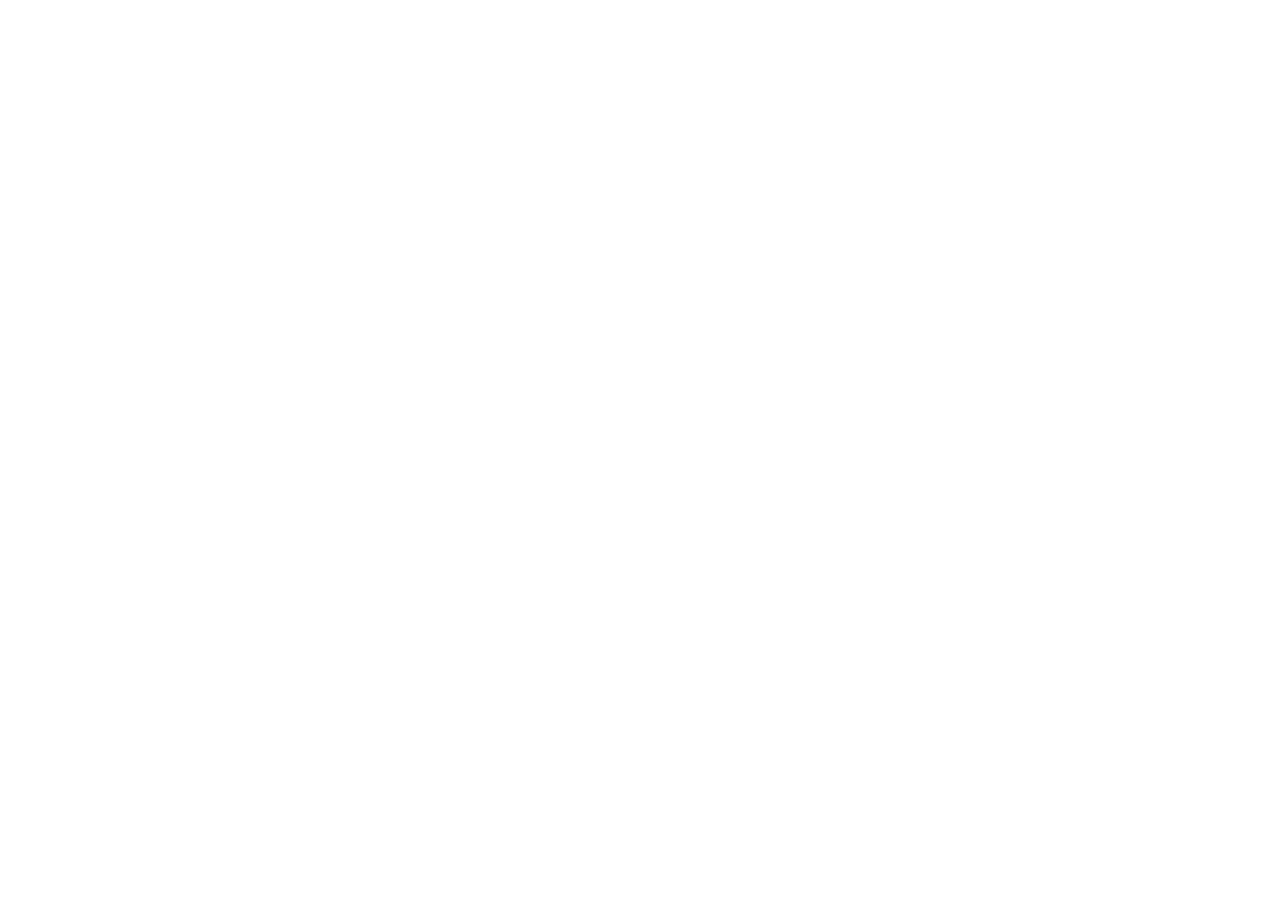
==== page/sign-up/index.html @ 3987c78c "init project and config base" ====
<!DOCTYPE html>
<html lang="en">
<head>
    <meta charset="UTF-8">
    <meta name="viewport" content="width=device-width, initial-scale=1.0">
    <title>Signup</title>
</head>
<body>
    <h1></h1>
</body>
</html>
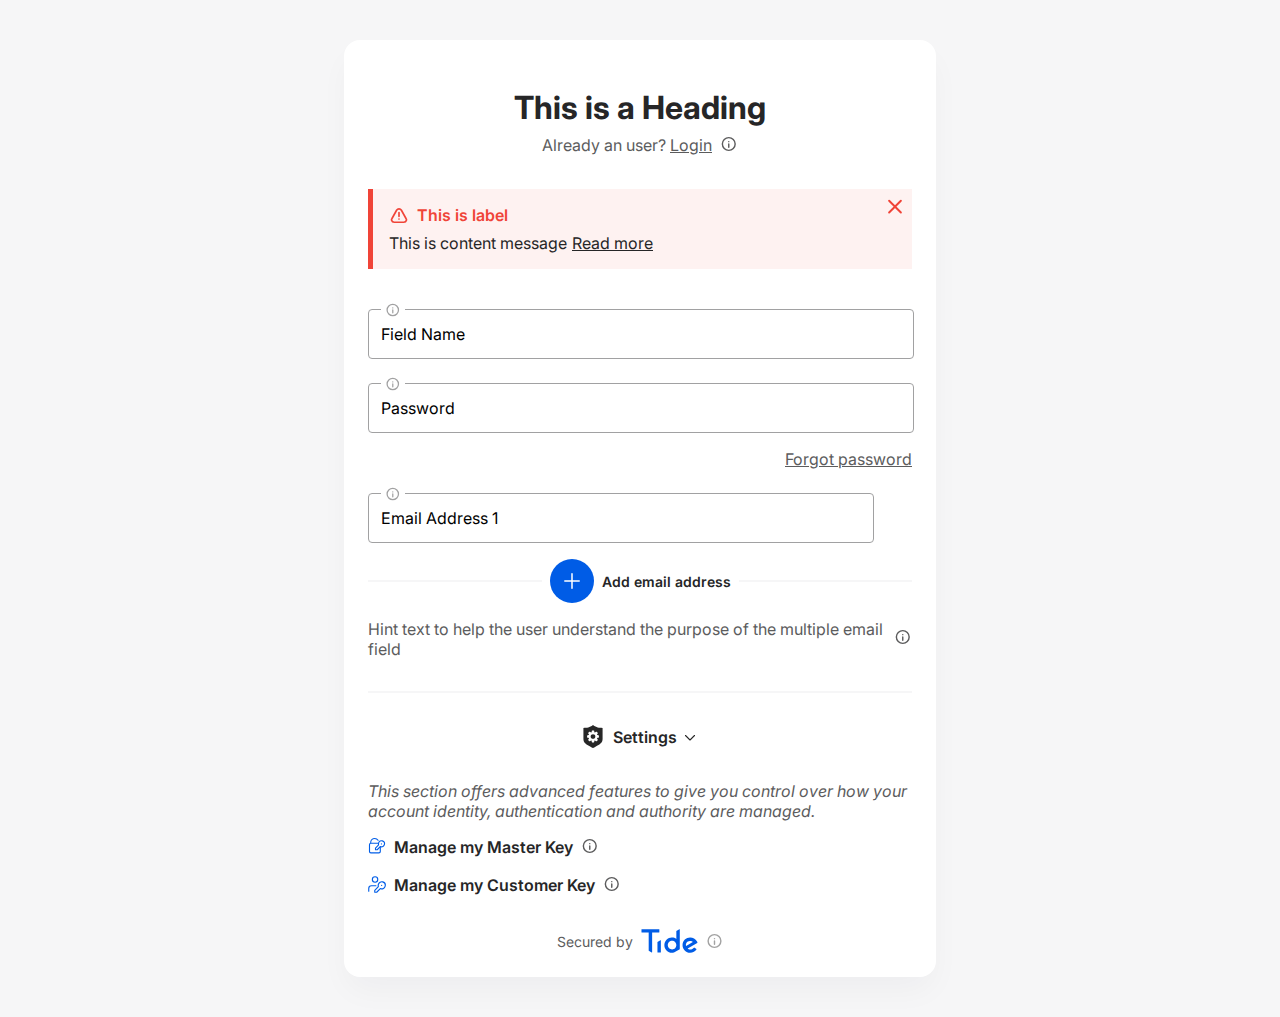
==== commit 2d916900: "update for project" ====
--- a/page/sign-up/index.html
+++ b/page/sign-up/index.html
@@ -1,11 +1,174 @@
 <!DOCTYPE html>
 <html lang="en">
-<head>
-    <meta charset="UTF-8">
-    <meta name="viewport" content="width=device-width, initial-scale=1.0">
+  <head>
+    <meta charset="UTF-8" />
+    <meta name="viewport" content="width=device-width, initial-scale=1.0" />
     <title>Signup</title>
-</head>
-<body>
-    <h1></h1>
-</body>
-</html>+    <script defer src="../../components/alert/index.js"></script>
+    <script defer src="../../components/input/index.js"></script>
+    <script defer src="../../components/sizedbox/index.js"></script>
+    <script defer src="../../components/secure-by/index.js"></script>
+    <script defer src="../../components/tooltip/index.js"></script>
+    <script defer src="add-email-address-field.js"></script>
+    <script src="expand-settings-option.js"></script>
+    <script defer src="router.js"></script>
+    <link rel="stylesheet" href="style.css" />
+  </head>
+  <body>
+    <div class="card">
+      <p class="text-heading-1 display-flex justify-center">
+        This is a Heading
+      </p>
+
+      <sized-box height="8px"></sized-box>
+
+      <div class="display-flex justify-center">
+        <p class="text-l-regular">
+          Already an user?
+          <a
+            href="#"
+            class="text-l-regular"
+            style="margin-right: 8px"
+            id="login-nav"
+            >Login</a
+          >
+        </p>
+        <custom-tooltip text="This is tooltip">
+          <img
+            class="information-img"
+            src="../../assets/icons/information_circle_contained.svg"
+          />
+        </custom-tooltip>
+      </div>
+
+      <sized-box height="32px"></sized-box>
+
+      <custom-alert
+        label="This is label"
+        content-message="This is content message"
+        type="error"
+      ></custom-alert>
+
+      <sized-box height="32px"></sized-box>
+
+      <custom-input id="text" type="text" label="Field Name"></custom-input>
+
+      <sized-box height="16px"></sized-box>
+
+      <custom-input id="text" type="password" label="Password"></custom-input>
+
+      <sized-box height="16px"></sized-box>
+
+      <div class="display-flex justify-end">
+        <a href="#" class="text-l-regular-underline">Forgot password</a>
+      </div>
+
+      <sized-box height="16px"></sized-box>
+
+      <div id="email-container">
+        <div class="display-flex align-center">
+          <div class="email-address-field">
+            <custom-input
+              id="text"
+              type="text"
+              label="Email Address 1"
+            ></custom-input>
+          </div>
+          <div style="width: 34px; height: 34px; margin: 8px 0px 0 8px"></div>
+        </div>
+        <sized-box height="16px"></sized-box>
+      </div>
+
+      <div class="display-flex justify-center align-center">
+        <div class="divider"></div>
+
+        <div
+          class="display-flex justify-center align-center hover-effect"
+          id="add-email-button"
+        >
+          <div class="add-email-button">
+            <div class="child"></div>
+          </div>
+
+          <p class="text-button-s container">Add email address</p>
+        </div>
+
+        <div class="divider"></div>
+      </div>
+
+      <sized-box height="16px"></sized-box>
+
+      <div class="display-flex justify-center align-center">
+        <p class="text-l-regular margin-right-4">
+          Hint text to help the user understand the purpose of the multiple
+          email field
+        </p>
+        <custom-tooltip text="This is tooltip">
+          <img
+            class="information-img"
+            src="../../assets/icons/information_circle_contained.svg"
+          />
+        </custom-tooltip>
+      </div>
+
+      <sized-box height="32px"></sized-box>
+
+      <div class="divider"></div>
+
+      <sized-box height="32px"></sized-box>
+
+      <div>
+        <div class="settings-option-container">
+          <div class="child" id="settings-option">
+            <div class="settings-header-img"></div>
+            <p class="text-l-semi-bold">Settings</p>
+            <div class="arrow-down-img"></div>
+          </div>
+        </div>
+
+        <sized-box height="32px"></sized-box>
+
+        <div id="settings-option-content">
+          <p class="text-l-italic">
+            This section offers advanced features to give you control over how
+            your account identity, authentication and authority are managed.
+          </p>
+
+          <sized-box height="16px"></sized-box>
+
+          <div class="display-flex hover-effect" id="master-key-nav">
+            <div class="manage-master-key-icon"></div>
+            <p class="text-l-semi-bold margin-right-8 margin-left-8">
+              Manage my Master Key
+            </p>
+            <custom-tooltip text="This is tooltip">
+              <img
+                class="information-img"
+                src="../../assets/icons/information_circle_contained.svg"
+              />
+            </custom-tooltip>
+          </div>
+
+          <sized-box height="16px"></sized-box>
+
+          <div class="display-flex hover-effect" id="customer-key-id">
+            <div class="manage-customer-key-icon"></div>
+            <p class="text-l-semi-bold margin-right-8 margin-left-8">
+              Manage my Customer Key
+            </p>
+            <custom-tooltip text="This is tooltip">
+              <img
+                class="information-img"
+                src="../../assets/icons/information_circle_contained.svg"
+              />
+            </custom-tooltip>
+          </div>
+        </div>
+
+        <sized-box height="32px"></sized-box>
+
+        <secure-by></secure-by>
+      </div>
+    </div>
+  </body>
+</html>
--- a/page/sign-up/style.css
+++ b/page/sign-up/style.css
@@ -0,0 +1,182 @@
+@import url("../../main.css");
+
+* {
+  padding: 0;
+  margin: 0;
+  font-family: var(--app-font);
+}
+
+body {
+  height: 100%;
+  display: flex;
+  justify-content: center;
+  align-items: center;
+  margin-top: 40px;
+  margin-bottom: 40px;
+}
+
+.justify-end {
+  justify-content: end;
+}
+
+.information-img,
+.arrow-down-img,
+.arrow-up-img,
+.manage-master-key-icon,
+.manage-customer-key-icon {
+  width: 18px;
+  height: 18px;
+  background-size: contain;
+  background-repeat: no-repeat;
+  filter: brightness(0) saturate(100%) invert(35%) sepia(5%) saturate(55%)
+    hue-rotate(201deg) brightness(97%) contrast(91%);
+}
+
+.information-img,
+.settings-header-img,
+.arrow-down-img,
+.arrow-up-img,
+.manage-master-key-icon,
+.manage-customer-key-icon {
+  background-size: contain;
+  background-repeat: no-repeat;
+}
+
+.settings-header-img {
+  width: 24px;
+  height: 24px;
+  background-image: url("../../assets/icons/security-settings-icon.svg");
+  margin-right: 8px;
+  filter: brightness(0) saturate(100%) invert(17%) sepia(0%) saturate(3390%)
+    hue-rotate(290deg) brightness(97%) contrast(104%);
+}
+
+.arrow-down-img {
+  background-image: url("../../assets/icons/arrow_down.svg");
+  filter: brightness(0) saturate(100%) invert(13%) sepia(0%) saturate(1821%)
+    hue-rotate(30deg) brightness(108%) contrast(96%);
+  margin-left: 4px;
+}
+
+.arrow-up-img {
+  background-image: url("../../assets/icons/arrow_down.svg");
+  filter: brightness(0) saturate(100%) invert(13%) sepia(0%) saturate(1821%)
+    hue-rotate(30deg) brightness(108%) contrast(96%);
+  margin-left: 4px;
+  transform: rotate(180deg);
+}
+
+.manage-master-key-icon {
+  background-image: url("../../assets/icons/manage-master-key-icon.svg");
+  filter: brightness(0) saturate(100%) invert(22%) sepia(99%) saturate(4535%)
+    hue-rotate(211deg) brightness(96%) contrast(101%);
+}
+
+.manage-customer-key-icon {
+  background-image: url("../../assets/icons/manage-customer-key-icon.svg");
+  filter: brightness(0) saturate(100%) invert(22%) sepia(99%) saturate(4535%)
+    hue-rotate(211deg) brightness(96%) contrast(101%);
+}
+
+.text-l-regular-underline,
+.text-l-regular,
+.text-l-italic {
+  color: var(--gray-700);
+}
+
+.text-l-regular.margin-right-4 {
+  margin-right: 4px;
+}
+
+.email-address-field {
+  width: 100%;
+}
+
+.remove-email-button {
+  width: 34px;
+  height: 34px;
+  margin: 8px 0 0px 8px;
+  border: 1px solid var(--primary-500);
+  border-radius: 50%;
+  display: flex;
+  align-items: center;
+  justify-content: center;
+}
+
+.remove-email-button .child {
+  width: 12px;
+  height: 0.5px;
+  border: 1px solid var(--primary-500);
+}
+
+.remove-email-button:hover {
+  background-color: var(--primary-50);
+  cursor: pointer;
+}
+
+.add-email-button {
+  height: 44px;
+  width: auto;
+  min-width: 44px;
+  margin-left: 8px;
+  margin-right: 8px;
+  background-color: var(--primary-500);
+  border-radius: 50%;
+  display: flex;
+  align-items: center;
+  justify-content: center;
+}
+
+.add-email-button .child {
+  background-image: url("../../assets/icons/plus.svg");
+  height: 24px;
+  width: 24px;
+  background-size: contain;
+  background-repeat: no-repeat;
+  filter: brightness(0) saturate(100%) invert(92%) sepia(8%) saturate(31%)
+    hue-rotate(266deg) brightness(105%) contrast(108%);
+}
+
+.add-email-button:hover {
+  cursor: pointer;
+  background-color: var(--primary-700);
+}
+
+.text-button-s {
+  width: 100%;
+  height: 100%;
+  font-weight: var(--semiBold-font-weight);
+  white-space: nowrap;
+  margin-right: 8px;
+}
+
+.text-button-s.container {
+  width: auto;
+}
+
+.margin-right-8 {
+  margin-right: 8px;
+}
+
+.margin-left-8 {
+  margin-left: 8px;
+}
+
+.hover-effect {
+  cursor: pointer;
+  /* Change cursor to pointer on hover */
+  transition: background-color 0.3s ease;
+  /* Add transition effect */
+}
+
+.settings-option-container {
+  display: flex;
+  justify-content: center;
+}
+
+.settings-option-container .child {
+  display: flex;
+  justify-content: center;
+  align-items: center;
+  cursor: pointer;
+}
